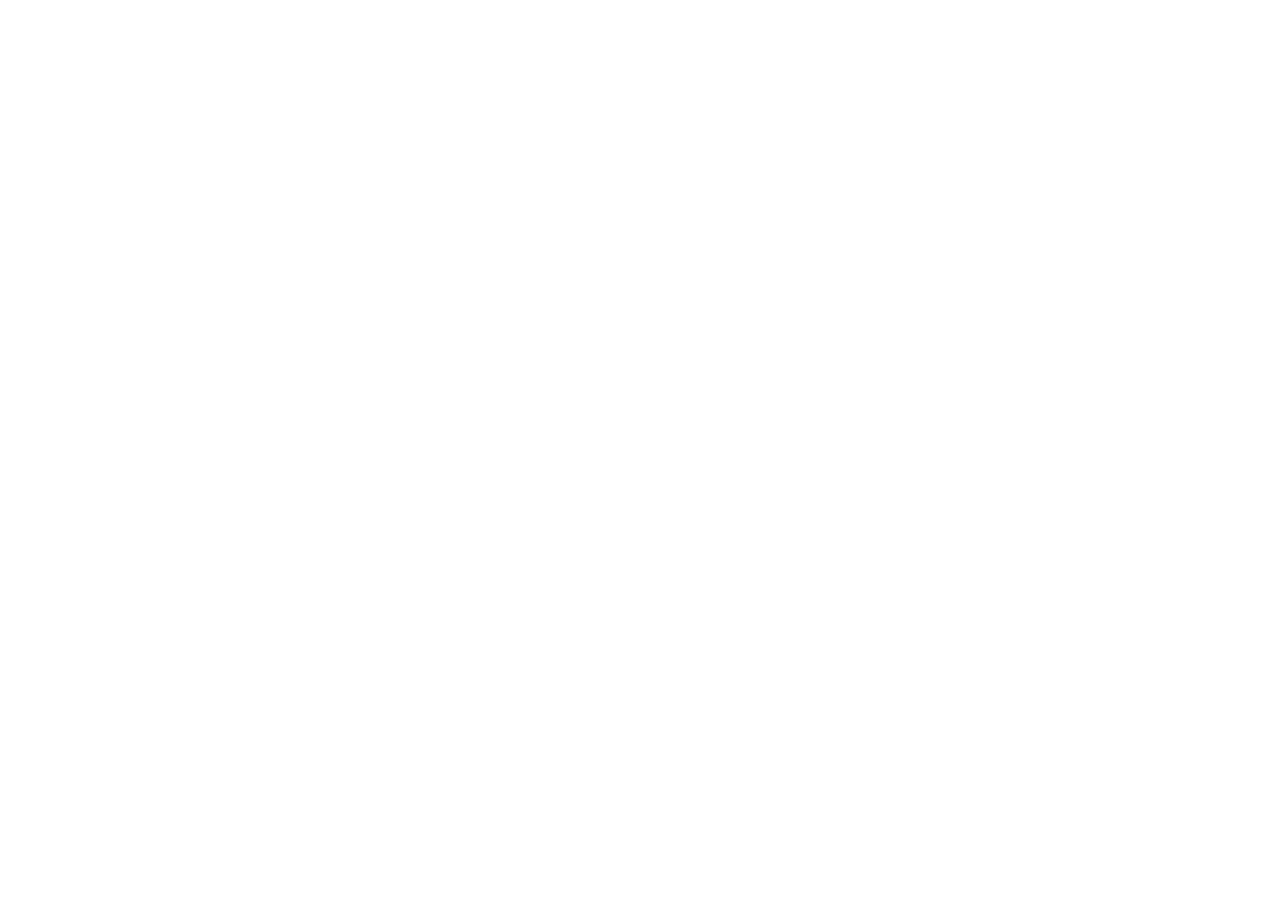
==== index.html @ 9deaf8a2 "added readme" ====
<!DOCTYPE html>
<html lang="en">
<head>
    <meta charset="UTF-8">
    <meta name="viewport" content="width=device-width, initial-scale=1.0">
    <title>Spotify</title>
</head>
<body>
    

</body><head>
    <title>Spotify Clone</title>
    <link rel="stylesheet" type="text/css" href="styles.css">
</head>
<body>
    <header>
        <!-- Header content -->
        
    </header>
    <main>
        <section id="featured">
            <!-- Featured Section content -->
        </section>
        <section id="musicPlayer">
            <!-- Music Player content -->
        </section>
        <section id="playlistGrid">
            <!-- Playlist Grid content -->
        </section>
        <section id="playlistDetail">
            <!-- Playlist Detail Page content -->
        </section>
        <section id="browse">
            <!-- Browse Section content -->
        </section>
    </main>
</body>
</html>
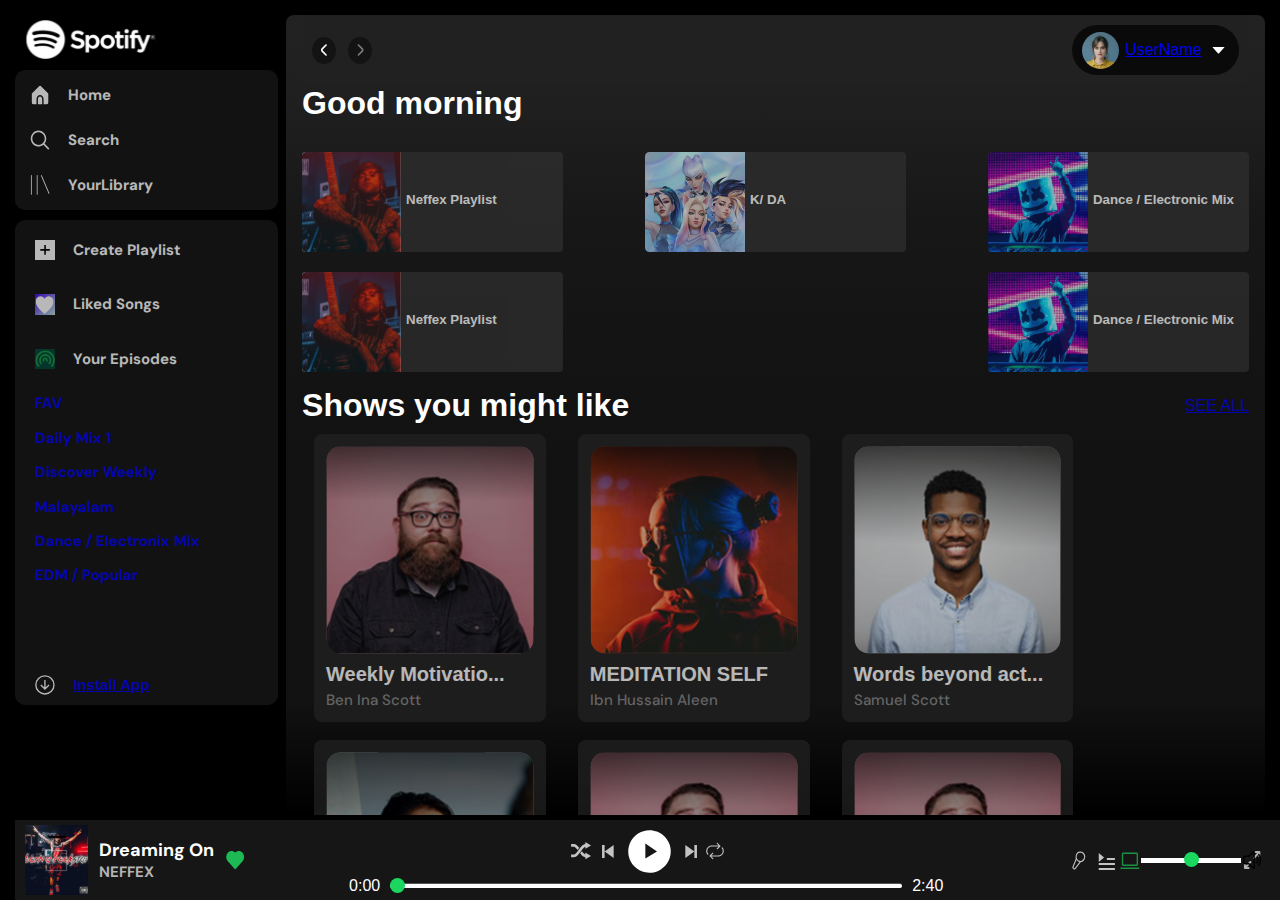
==== commit 728e8f7c: "Update index.html" ====
--- a/index.html
+++ b/index.html
@@ -1,38 +1,323 @@
 <!DOCTYPE html>
 <html lang="en">
-<head>
-    <meta charset="UTF-8">
-    <meta name="viewport" content="width=device-width, initial-scale=1.0">
-    <title>Spotify</title>
-</head>
-<body>
-    
+  <head>
+    <meta charset="UTF-8" />
+    <meta name="viewport" content="width=device-width, initial-scale=1.0" />
+    <title>Spotify clone</title>
+    <link rel="icon" type="image/x-icon" href="assests/logo.png" />
+    <link rel="stylesheet" href="style.css" />
+  </head>
+  <body>
+    <div class="container">
+      <div class="sidebar">
+        <div class="spotify-main-logo">
+          <img src="assests/Spotify logo (1).svg" />
+        </div>
+        <div class="top-icons">
+          <div class="link-flex colour">
+            <img src="assests/fi-ss-home.svg" alt="Home" />
+            <a href="#"> Home</a>
+          </div>
+          <div class="link-flex">
+            <img src="assests/01 align center.svg" alt="Search" />
+            <a href="#"> Search</a>
+          </div>
+          <div class="link-flex">
+            <img src="assests/library.svg" alt="Library" />
+            <a href="#"> YourLibrary</a>
+          </div>
+        </div>
+        <div class="mid-icons">
+          <div class="link-flex add">
+            <img src="assests/fi-ss-plus-small.svg" alt="Add" />
+            <a href="playlist.html">Create Playlist</a>
+          </div>
+          <div class="link-flex favorite">
+            <img src="assests/fi-ss-heart.svg" alt="Heart" />
+            <a href="#">Liked Songs</a>
+          </div>
+          <div class="link-flex episodes">
+            <img src="assests/Group.svg" alt="Episodes" />
+            <a href="#">Your Episodes</a>
+          </div>
+          <a href="#">FAV</a>
+          <a href="#">Daily Mix 1</a>
+          <a href="#">Discover Weekly</a>
+          <a href="#">Malayalam</a>
+          <a href="#">Dance / Electronix Mix</a>
+          <a href="#">EDM / Popular</a>
+          <div class="install">
+            <img src="assests/grommet-icons_install-option.svg" />
+            <a href="#">Install App</a>
+          </div>
+        </div>
+      </div>
+      <div class="main-content">
+        <nav>
+          <div class="arrows">
+            <div class="left__arrow">
+              <svg
+                xmlns="http://www.w3.org/2000/svg"
+                width="24"
+                height="20"
+                viewBox="0 0 24 24"
+                fill="none"
+              >
+                <path
+                  d="M10.5999 12.7101C10.5061 12.6171 10.4317 12.5065 10.381 12.3846C10.3302 12.2628 10.3041 12.1321 10.3041 12.0001C10.3041 11.868 10.3302 11.7373 10.381 11.6155C10.4317 11.4936 10.5061 11.383 10.5999 11.2901L15.1899 6.71006C15.2836 6.6171 15.358 6.5065 15.4088 6.38464C15.4595 6.26278 15.4857 6.13207 15.4857 6.00006C15.4857 5.86805 15.4595 5.73734 15.4088 5.61548C15.358 5.49362 15.2836 5.38302 15.1899 5.29006C15.0025 5.10381 14.749 4.99927 14.4849 4.99927C14.2207 4.99927 13.9672 5.10381 13.7799 5.29006L9.18986 9.88006C8.62806 10.4426 8.3125 11.2051 8.3125 12.0001C8.3125 12.7951 8.62806 13.5576 9.18986 14.1201L13.7799 18.7101C13.9661 18.8948 14.2175 18.999 14.4799 19.0001C14.6115 19.0008 14.7419 18.9756 14.8638 18.9258C14.9856 18.8761 15.0964 18.8027 15.1899 18.7101C15.2836 18.6171 15.358 18.5065 15.4088 18.3846C15.4595 18.2628 15.4857 18.1321 15.4857 18.0001C15.4857 17.868 15.4595 17.7373 15.4088 17.6155C15.358 17.4936 15.2836 17.383 15.1899 17.2901L10.5999 12.7101Z"
+                  fill="white"
+                />
+              </svg>
+            </div>
+            <div class="right__arrow">
+              <svg
+                xmlns="http://www.w3.org/2000/svg"
+                width="24"
+                height="20"
+                viewBox="0 0 24 24"
+                fill="none"
+              >
+                <path
+                  d="M15.3998 9.88006L10.8098 5.29006C10.6224 5.10381 10.369 4.99927 10.1048 4.99927C9.84062 4.99927 9.58716 5.10381 9.3998 5.29006C9.30607 5.38302 9.23168 5.49362 9.18091 5.61548C9.13014 5.73734 9.104 5.86805 9.104 6.00006C9.104 6.13207 9.13014 6.26278 9.18091 6.38464C9.23168 6.5065 9.30607 6.6171 9.3998 6.71006L13.9998 11.2901C14.0935 11.383 14.1679 11.4936 14.2187 11.6155C14.2695 11.7373 14.2956 11.868 14.2956 12.0001C14.2956 12.1321 14.2695 12.2628 14.2187 12.3846C14.1679 12.5065 14.0935 12.6171 13.9998 12.7101L9.3998 17.2901C9.2115 17.477 9.10518 17.7312 9.10425 17.9965C9.10331 18.2619 9.20783 18.5168 9.3948 18.7051C9.58178 18.8934 9.8359 18.9997 10.1013 19.0006C10.3666 19.0016 10.6215 18.897 10.8098 18.7101L15.3998 14.1201C15.9616 13.5576 16.2772 12.7951 16.2772 12.0001C16.2772 11.2051 15.9616 10.4426 15.3998 9.88006Z"
+                  fill="#7B7B7B"
+                />
+              </svg>
+            </div>
+          </div>
+          <div class="profile">
+            <img src="assests/Ellipse 3.svg" /><a href="#">UserName</a
+            ><svg
+              xmlns="http://www.w3.org/2000/svg"
+              width="21"
+              height="24"
+              viewBox="0 0 21 24"
+              fill="none"
+            >
+              <path
+                d="M4.37524 9H16.6252L11.1189 15.293C10.9548 15.4805 10.7323 15.5858 10.5002 15.5858C10.2682 15.5858 10.0457 15.4805 9.88162 15.293L4.37524 9Z"
+                fill="white"
+              />
+            </svg>
+          </div>
+        </nav>
+        <h1>Good morning</h1>
+        <div class="playlist">
+          <div class="playlist-card">
+            <img width: 99.725px; height: 101px; src="assests/Rectangle 2.jpg"
+            />
+            <div class="discription">
+              <h5>Neffex Playlist</h5>
+            </div>
+          </div>
+          <div class="playlist-card">
+            <img width: 99.725px; height: 101px; src="assests/Rectangle 2.svg">
+            <div class="discription">
+              <h5>K/ DA</h5>
+            </div>
+          </div>
 
-</body><head>
-    <title>Spotify Clone</title>
-    <link rel="stylesheet" type="text/css" href="styles.css">
-</head>
-<body>
-    <header>
-        <!-- Header content -->
-        
-    </header>
-    <main>
-        <section id="featured">
-            <!-- Featured Section content -->
-        </section>
-        <section id="musicPlayer">
-            <!-- Music Player content -->
-        </section>
-        <section id="playlistGrid">
-            <!-- Playlist Grid content -->
-        </section>
-        <section id="playlistDetail">
-            <!-- Playlist Detail Page content -->
-        </section>
-        <section id="browse">
-            <!-- Browse Section content -->
-        </section>
-    </main>
-</body>
-</html>+          <div class="playlist-card">
+            <img width: 99.725px; height: 101px; src="assests/Rectangle 3.svg"
+            />
+            <div class="discription">
+              <h5>Dance / Electronic Mix</h5>
+            </div>
+          </div>
+          <div class="playlist-card">
+            <img width: 99.725px; height: 101px; src="assests/Rectangle 2.jpg"
+            />
+            <div class="discription">
+              <h5>Neffex Playlist</h5>
+            </div>
+          </div>
+          <div class="playlist-card">
+            <img width: 99.725px; height: 101px; src="assests/Rectangle 3.svg"
+            />
+            <div class="discription">
+              <h5>Dance / Electronic Mix</h5>
+            </div>
+          </div>
+        </div>
+
+        <div id="card-2">
+          <h1>Shows you might like</h1>
+          <a href="#">SEE ALL</a>
+        </div>
+        <div class="cards-container">
+          <div class="card">
+            <img src="assests/Rectangle 16.svg" class="card-img" />
+            <p class="card-name">Weekly Motivatio...</p>
+            <p class="card-description">Ben Ina Scott</p>
+          </div>
+          <div class="card">
+            <img src="assests/Rectangle 16 (1).svg" class="card-img" />
+            <p class="card-name">MEDITATION SELF</p>
+            <p class="card-description">Ibn Hussain Aleen</p>
+          </div>
+          <div class="card">
+            <img src="assests/Rectangle 16 (2).svg" class="card-img" />
+            <p class="card-name">Words beyond act...</p>
+            <p class="card-description">Samuel Scott</p>
+          </div>
+          <div class="card">
+            <img src="assests/Rectangle 16 (3).svg" class="card-img" />
+            <p class="card-name">The Alexa Show</p>
+            <p class="card-description">Adriana Tom</p>
+          </div>
+          <div class="card">
+            <img src="assests/Rectangle 16.svg" class="card-img" />
+            <p class="card-name">Weekly Motivatio...</p>
+            <p class="card-description">Ben Ina Scott</p>
+          </div>
+          <div class="card">
+            <img src="assests/Rectangle 16.svg" class="card-img" />
+            <p class="card-name">Weekly Motivatio...</p>
+            <p class="card-description">Ben Ina Scott</p>
+          </div>
+          <div class="card">
+            <img src="assests/Rectangle 16 (1).svg" class="card-img" />
+            <p class="card-name">MEDITATION SELF</p>
+            <p class="card-description">Ibn Hussain Aleen</p>
+          </div>
+          <div class="card">
+            <img src="assests/Rectangle 16 (2).svg" class="card-img" />
+            <p class="card-name">Words beyond act...</p>
+            <p class="card-description">Samuel Scott</p>
+          </div>
+          <div class="card">
+            <img src="assests/Rectangle 16 (3).svg" class="card-img" />
+            <p class="card-name">The Alexa Show</p>
+            <p class="card-description">Adriana Tom</p>
+          </div>
+          <div class="card">
+            <img src="assests/Rectangle 16.svg" class="card-img" />
+            <p class="card-name">Weekly Motivatio...</p>
+            <p class="card-description">Ben Ina Scott</p>
+          </div>
+          <div class="card">
+            <img src="assests/Rectangle 16 (1).svg" class="card-img" />
+            <p class="card-name">MEDITATION SELF</p>
+            <p class="card-description">Ibn Hussain Aleen</p>
+          </div>
+          <div class="card">
+            <img src="assests/Rectangle 16 (2).svg" class="card-img" />
+            <p class="card-name">Words beyond act...</p>
+            <p class="card-description">Samuel Scott</p>
+          </div>
+        </div>
+      </div>
+      <div class="player">
+        <div class="album">
+          <img src="assests/Rectangle 20.svg" />
+          <div>
+            <p class="p1">Dreaming On</p>
+            <p class="p2">NEFFEX</p>
+          </div>
+          <svg
+            xmlns="http://www.w3.org/2000/svg"
+            width="22"
+            height="24"
+            viewBox="0 0 22 24"
+            fill="none"
+          >
+            <path
+              d="M18.5603 4.79111C18.0643 4.23583 17.4745 3.79501 16.8247 3.49399C16.175 3.19298 15.4781 3.03771 14.7742 3.03711C13.4427 3.03735 12.1599 3.59338 11.1796 4.59511C10.1995 3.59321 8.9166 3.03716 7.58511 3.03711C6.88036 3.03793 6.18272 3.19367 5.53232 3.49538C4.88193 3.79709 4.29162 4.2388 3.79538 4.79511C1.67878 7.15811 1.67968 10.8541 3.79718 13.2071L11.1796 21.4141L18.5621 13.2071C20.6796 10.8541 20.6805 7.15811 18.5603 4.79111Z"
+              fill="#1DB954"
+            />
+          </svg>
+        </div>
+        <div classs="player-center">
+          <div class="player-controls">
+            <svg
+              xmlns="http://www.w3.org/2000/svg"
+              width="24"
+              height="24"
+              viewBox="0 0 24 24"
+              fill="none"
+            >
+              <path
+                d="M16.3395 15.4905C15.876 15.3443 15.2843 14.9633 14.622 14.3003C14.0535 13.7438 13.467 13.0268 12.867 12.2453C12.723 12.4365 12.5798 12.6278 12.4358 12.8228C12.0435 13.3538 11.6423 13.89 11.2335 14.4173C12.6615 16.1498 14.1435 17.8508 16.341 18.1313V20.1563L22.0073 16.8863L16.3403 13.614V15.4905H16.3395ZM6.89401 8.95053C7.46101 9.50553 8.04751 10.2225 8.64901 11.004C8.79451 10.8075 8.94151 10.614 9.08851 10.413C9.48034 9.8809 9.87836 9.35337 10.2825 8.83053C8.75851 6.98253 7.18276 5.15028 4.73551 5.06253H2.11051V7.68753H4.73551C5.22676 7.66728 5.99701 8.05128 6.89401 8.94978V8.95053ZM16.3395 7.75578V9.65778L22.0065 6.38553L16.3395 3.11328V5.09853C14.9115 5.26353 13.7708 6.10953 12.777 7.08153C11.1293 8.71953 9.68926 10.9575 8.26801 12.7365C6.86776 14.5643 5.46301 15.6518 4.73401 15.564H2.10901V18.189H4.73401C6.37276 18.1665 7.64401 17.2395 8.73901 16.1693C10.3845 14.5313 11.826 12.294 13.2465 10.5158C14.4038 9.00303 15.5595 8.01078 16.3395 7.75578Z"
+                fill="#C4C4C4"
+              />
+            </svg>
+            <svg
+              xmlns="http://www.w3.org/2000/svg"
+              width="31"
+              height="31"
+              viewBox="0 0 31 31"
+              fill="none"
+            >
+              <path
+                d="M20.6666 9.04175L11.625 15.5001L20.6666 21.9584V9.04175ZM11.625 15.5001V9.04175H9.04163V21.9584H11.625V15.5001Z"
+                fill="#C4C4C4"
+              />
+            </svg>
+            <svg
+              xmlns="http://www.w3.org/2000/svg"
+              width="51"
+              height="51"
+              viewBox="0 0 51 51"
+              fill="none"
+            >
+              <path
+                d="M25.5 4.25C21.2972 4.25 17.1887 5.49629 13.6941 7.83127C10.1996 10.1663 7.47593 13.485 5.86757 17.368C4.25921 21.2509 3.83839 25.5236 4.65832 29.6457C5.47826 33.7678 7.50212 37.5542 10.474 40.526C13.4459 43.4979 17.2322 45.5218 21.3543 46.3417C25.4764 47.1616 29.7491 46.7408 33.632 45.1324C37.515 43.5241 40.8338 40.8004 43.1687 37.3059C45.5037 33.8113 46.75 29.7029 46.75 25.5C46.75 22.7094 46.2004 19.9461 45.1325 17.368C44.0645 14.7898 42.4993 12.4472 40.526 10.474C38.5528 8.50074 36.2102 6.93547 33.632 5.86756C31.0539 4.79965 28.2906 4.25 25.5 4.25ZM21.3543 32.5V17.381L33 25.5L21.3543 32.5Z"
+                fill="white"
+              />
+            </svg>
+            <svg
+              xmlns="http://www.w3.org/2000/svg"
+              width="31"
+              height="31"
+              viewBox="0 0 31 31"
+              fill="none"
+            >
+              <path
+                d="M10.3334 9.04175L19.375 15.5001L10.3334 21.9584V9.04175ZM19.375 15.5001V9.04175H21.9584V21.9584H19.375V15.5001Z"
+                fill="#C4C4C4"
+              />
+            </svg>
+            <svg
+              xmlns="http://www.w3.org/2000/svg"
+              width="18"
+              height="18"
+              viewBox="0 0 18 18"
+              fill="none"
+            >
+              <path
+                d="M16.15 5.33817C16.2776 5.33817 16.3953 5.38217 16.4888 5.45587L16.5625 5.52517L16.5812 5.54717C17.2202 6.33923 17.627 7.29309 17.7562 8.30259C17.8854 9.31209 17.732 10.3376 17.313 11.2651C16.894 12.1926 16.2259 12.9856 15.383 13.556C14.5401 14.1263 13.5554 14.4516 12.5387 14.4957L12.3 14.5001H5.69996C5.58879 14.5001 5.47764 14.4968 5.36666 14.4902L7.18936 16.3107C7.2803 16.4018 7.33639 16.522 7.34785 16.6502C7.3593 16.7785 7.32541 16.9067 7.25206 17.0125L7.18936 17.0895C7.09822 17.1804 6.97806 17.2365 6.84982 17.248C6.72158 17.2594 6.59338 17.2255 6.48756 17.1522L6.41056 17.0895L3.66056 14.3395C3.56962 14.2483 3.51353 14.1282 3.50208 13.9999C3.49062 13.8717 3.52452 13.7435 3.59786 13.6377L3.66056 13.5607L6.41056 10.8107C6.50757 10.7132 6.63756 10.6557 6.77491 10.6493C6.91226 10.6429 7.04701 10.6883 7.1526 10.7763C7.2582 10.8644 7.32698 10.9888 7.34539 11.1251C7.3638 11.2613 7.3305 11.3995 7.25206 11.5125L7.18936 11.5895L5.38866 13.3891L5.54266 13.3979L5.69996 13.4001H12.3C13.1309 13.4001 13.9448 13.1649 14.6476 12.7217C15.3504 12.2784 15.9134 11.6452 16.2713 10.8953C16.6292 10.1454 16.7674 9.30955 16.6701 8.48436C16.5727 7.65917 16.2436 6.87843 15.721 6.23247C15.6564 6.1516 15.6159 6.05414 15.6043 5.95131C15.5926 5.84848 15.6102 5.74444 15.655 5.65115C15.6998 5.55786 15.77 5.4791 15.8576 5.42393C15.9451 5.36876 16.0465 5.33942 16.15 5.33927V5.33817ZM10.8106 0.910668C10.9017 0.819725 11.0219 0.76364 11.1501 0.752183C11.2783 0.740725 11.4065 0.774622 11.5124 0.847968L11.5894 0.910668L14.3394 3.66067L14.4021 3.73767C14.4654 3.82952 14.4994 3.93847 14.4994 4.05007C14.4994 4.16166 14.4654 4.27062 14.4021 4.36247L14.3394 4.43947L11.5894 7.18947L11.5124 7.25217C11.4205 7.31556 11.3116 7.3495 11.2 7.3495C11.0884 7.3495 10.9794 7.31556 10.8876 7.25217L10.8106 7.18947L10.7479 7.11247C10.6845 7.02062 10.6505 6.91166 10.6505 6.80007C10.6505 6.68847 10.6845 6.57952 10.7479 6.48767L10.8106 6.41067L12.6113 4.61107L12.4573 4.60227L12.3 4.60007H5.69996C4.86834 4.60002 4.05373 4.83565 3.35055 5.27965C2.64737 5.72365 2.08442 6.35784 1.72694 7.10872C1.36946 7.85959 1.2321 8.69639 1.33078 9.52214C1.42945 10.3479 1.76012 11.1288 2.28446 11.7743C2.37213 11.8911 2.40979 12.038 2.38916 12.1826C2.36853 12.3272 2.2913 12.4577 2.17446 12.5454C2.11661 12.5888 2.05077 12.6204 1.98071 12.6383C1.91065 12.6563 1.83773 12.6603 1.76613 12.6501C1.62152 12.6294 1.49103 12.5522 1.40336 12.4354C0.768693 11.6421 0.366137 10.6885 0.240334 9.68045C0.11453 8.67236 0.270396 7.64912 0.690647 6.7242C1.1109 5.79928 1.77911 5.00883 2.62119 4.44051C3.46326 3.87219 4.44629 3.5482 5.46126 3.50447L5.69996 3.50007H12.3C12.4122 3.50007 12.5233 3.50337 12.6333 3.50997L10.8106 1.68947L10.7479 1.61247C10.6745 1.50665 10.6406 1.37845 10.6521 1.25021C10.6635 1.12197 10.7196 1.00181 10.8106 0.910668Z"
+                fill="#C4C4C4"
+              />
+            </svg>
+          </div>
+          <div class="player-timeline">
+            <span class="current-time">0:00</span>
+            <input
+              type="range"
+              class="timeline-slider"
+              min="0"
+              max="100"
+              step="1"
+              value="0"
+            />
+            <span class="total-time">2:40</span>
+          </div>
+        </div>
+        <div class="volume-controls">
+          <img src="assests/ph_microphone-stage.svg" />
+          <img src="assests/carbon_query-queue.svg" />
+          <img src="assests/carbon_laptop.svg" id="comp"/>
+          <input
+            type="range"
+            class="volume-slider"
+            min="0"
+            max="100"
+            step="1"
+            value="50"
+          />
+
+          <img class="mute" src="assests/tabler_arrows-diagonal@2x.png" />
+        </div>
+      </div>
+    </div>
+  </body>
+</html>
--- a/style.css
+++ b/style.css
@@ -0,0 +1,526 @@
+@import url("https://fonts.googleapis.com/css2?family=DM+Sans:opsz,wght@9..40,300&family=Fasthand&family=Nunito+Sans:opsz,wght@6..12,300&display=swap");
+@import url("https://fonts.googleapis.com/css2?family=DM+Sans:ital,opsz,wght@1,9..40,200&family=Fasthand&family=Nunito+Sans:opsz,wght@6..12,300&display=swap");
+* {
+  padding: 0px;
+  margin: 0px;
+}
+:root {
+  --black: #000;
+  --grey: #121212;
+  --light-grey: #232323;
+  --white: #fff;
+}
+body,
+html {
+  height: 100%;
+  margin: 0rem;
+  overflow: hidden;
+  display: flex;
+  flex-direction: column;
+  font-family: "Nunito", sans-serif;
+  color: var(--white);
+  background-color: black;
+}
+
+.container {
+  display: flex;
+  flex: 1;
+  background-color: black;
+  overflow: hidden;
+  padding: 5px;
+  margin: 10px;
+}
+.sidebar {
+  flex: 0.25;
+  overflow: hidden;
+  display: flex;
+  flex-direction: column;
+  margin-right: 0.5rem;
+  background-color: black;
+  box-sizing: border-box;
+}
+.top-icons {
+  display: flex;
+  flex-direction: column;
+  gap: 5px;
+  background-color: #121212;
+  padding: 5px;
+  border-radius: 10px;
+  margin-top: 10px;
+}
+.spotify-main-logo {
+  display: flex;
+  margin-left: 10px;
+  flex-direction: column;
+  width: 131px;
+  height: 40px;
+  margin-top: 5px;
+}
+.link-flex {
+  display: flex;
+  flex-direction: flex-start;
+  align-items: center;
+  padding: 10px;
+  border-radius: 6px;
+  opacity: 0.7;
+  gap: 18.41px;
+}
+.link-flex > img {
+  width: 19.645px;
+  height: 19.116px;
+}
+.link-flex > a {
+  color: #fff;
+  font-family: DM Sans;
+  font-size: 15px;
+  text-decoration-line: none;
+
+  font-weight: 700;
+  line-height: normal;
+}
+.link-flex:hover {
+  opacity: 1;
+  background-color: #282828;
+  transition: all 0.3s;
+}
+.mid-icons {
+  display: flex;
+  flex-direction: column;
+  margin-top: 10px;
+  gap: 14.41px;
+  background-color: #121212;
+  width: 100%;
+  padding: 10px;
+  border-radius: 10px;
+  box-sizing: border-box;
+}
+
+.add {
+  display: flex;
+  flex-direction: flex-start;
+  align-items: center;
+  opacity: 0.7;
+  gap: 18.41px;
+}
+.add > img {
+  width: 20.057px;
+  height: 20.057px;
+  background-color: white;
+}
+.add > a {
+  color: white;
+  text-decoration: none;
+  font-family: DM Sans;
+  font-size: 15px;
+  font-style: normal;
+  font-weight: 700;
+  gap: 18.41px;
+}
+.add:hover,
+.favorite:hover,
+.episodes:hover {
+  opacity: 1;
+  transition: all 0.3s;
+  background-color: #282828;
+}
+.favorite {
+  display: flex;
+  flex-direction: flex-start;
+  align-items: center;
+  opacity: 0.7;
+  gap: 18.41px;
+}
+.favorite > img {
+  width: 20.057px;
+  height: 20.057px;
+  background: linear-gradient(
+    135deg,
+    #4000f4 0%,
+    #603aed 22.48%,
+    #7c6ee6 46.93%,
+    #979fe1 65.71%,
+    #a2b3de 77.68%,
+    #adc8dc 88.93%,
+    #c0ecd7 100%
+  );
+}
+.favorite > a {
+  color: white;
+  text-decoration: none;
+  font-family: DM Sans;
+  font-size: 15px;
+  font-style: normal;
+  font-weight: 700;
+}
+.episodes {
+  display: flex;
+  flex-direction: flex-start;
+  align-items: center;
+  opacity: 0.7;
+  gap: 18.41px;
+}
+.episodes > img {
+  width: 20.057px;
+  height: 20.057px;
+  background-color: #004638;
+}
+.episodes > a {
+  color: white;
+  text-decoration: none;
+  font-family: DM Sans;
+  font-size: 15px;
+  font-style: normal;
+  font-weight: 700;
+}
+.mid-icons > a {
+  opacity: 0.7;
+  text-decoration: none;
+  font-family: DM Sans;
+  font-size: 15px;
+  font-style: normal;
+  font-weight: 700;
+
+  padding-left: 10px;
+}
+.mid-icons > a:hover {
+  opacity: 1;
+  color: #16f60a;
+  font-size: 15px;
+  font-style: normal;
+  font-weight: 700;
+}
+.install {
+  display: flex;
+  flex-direction: flex-start;
+  align-items: center;
+  margin-top: 75px;
+  opacity: 0.7;
+  gap: 18.41px;
+  padding-left: 10px;
+}
+.install > img {
+  width: 20.057px;
+  height: 20.057px;
+}
+.install > a {
+  font-size: 15px;
+  font-style: normal;
+  font-weight: 700;
+}
+
+.install > a:hover {
+  opacity: 1;
+  color: #16f60a;
+  text-decoration: none;
+}
+.main-content {
+  flex: 0.9;
+  overflow-y: auto;
+  background: linear-gradient(
+    180deg,
+    #222 0%,
+    #1f1f1f 11.64%,
+    #171717 25.66%,
+    #161616 32.94%,
+    #151515 35.98%,
+    #131313 44.89%,
+    #121212 55.22%,
+    #121212 75.34%,
+    #121212 85.45%,
+    rgba(18, 18, 18, 0) 100%
+  );
+  display: flex;
+  flex-direction: column;
+  padding: 0rem 1rem;
+  border-radius: 0.5rem;
+  margin-bottom: 70px;
+}
+nav {
+  display: flex;
+  width: 100%;
+  padding: 0px;
+  margin: 0px;
+  justify-content: space-between;
+  align-items: center;
+  position: sticky;
+  top: 0px;
+  background-color: #212121;
+  border-radius: 10px;
+  z-index: 1000;
+}
+nav:hover {
+  opacity: 1;
+  background-color: rgb(52, 52, 52);
+  transition: all 0.3s;
+}
+.arrows {
+  display: flex;
+  justify-content: space-between;
+  align-items: center;
+  margin: 10px;
+  width: 60px;
+}
+.left__arrow,.right__arrow{
+  border-radius:50%;
+  padding-top: 3px;
+  
+  background-color: #131313;
+  
+}
+.left__arrow:hover,.right__arrow:hover{
+  border-radius:50%;
+ 
+  padding-top: 5px;
+  background-color: #4c4c4c;
+  
+}
+.profile {
+  display: flex;
+  justify-content: space-between;
+  align-items: center;
+  margin: 10px;
+  width: 147px;
+  height: 50px;
+  padding-inline: 10px;
+  border-radius: 33px;
+  background-color: #0a0a0a;
+}
+.profile:hover {
+  display: flex;
+  justify-content: space-between;
+  align-items: center;
+  margin: 10px;
+  transition: width 1s;
+  width: 180px;
+  height: 50px;
+  border-radius: 33px;
+  background-color: #171717;
+}
+.profile > img {
+ 
+  width: 37px;
+  height: 37px;
+}
+
+.playlist {
+  display: flex;
+  justify-content: space-between;
+  flex-wrap: wrap;
+  padding-inline: vw;
+  margin-top: 10px;
+}
+.playlist-card {
+  display: flex;
+  width: 261.003px;
+  height: 100px;
+  overflow: hidden;
+  background: #303030;
+  margin-top: 20px;
+  border-radius: 4px;
+  opacity: 0.7;
+}
+.playlist-card:hover {
+  opacity: 1;
+  background-color: grey;
+  transition: all 0.3s;
+  box-shadow: #282828;
+}
+.discription {
+  display: flex;
+  justify-content: center;
+  text-align: center;
+  padding-top: 40px;
+  padding-left: 5px;
+  position: relative;
+}
+#card-2 {
+  display: flex;
+  justify-content: space-between;
+  align-items: center;
+  margin-top: 15px;
+}
+#card-2 > a {
+  opacity: 0.7;
+}
+#card-2 > a:hover {
+  opacity: 1;
+  color: #16f60a;
+}
+.cards-container {
+  display: flex;
+  gap: 0.5rem;
+  flex-wrap: wrap;
+}
+.card {
+  width: 207.778px;
+  height: 207.928px;
+  background-color: var(--light-grey);
+  padding: 0.75rem;
+  border-radius: 0.5rem;
+  height: fit-content;
+  margin: 0rem 0.75rem;
+  margin-top: 10px;
+  flex-wrap: wrap;
+  opacity: 0.7;
+}
+.card:hover {
+  opacity: 1;
+  background-color: #282828;
+  transition: all 0.3s;
+}
+.card-img {
+  width: 207.778px;
+  height: 207.928px;
+  border-radius: 0.35rem;
+}
+.card-name {
+  margin: 0.25rem 0;
+  margin-top: 5px;
+  font-size: 20px;
+  font-style: normal;
+  font-weight: 700;
+  line-height: normal;
+}
+.card-description {
+  margin: 0;
+  font-size: 0.8rem;
+  opacity: 0.7;
+  color: #b3b3b3;
+  font-family: DM Sans;
+  font-size: 15px;
+  font-style: normal;
+  font-weight: 500;
+  line-height: normal;
+}
+.player {
+  width: 100%;
+  height: 80px;
+  position: fixed;
+  bottom: 0;
+  display: flex;
+  justify-content: space-between;
+  align-items: center;
+  background-color: #161616;
+}
+.album {
+  display: flex;
+  align-items: center;
+  padding-inline: 10px;
+}
+.p1 {
+  color: #fff;
+  font-family: DM Sans;
+  font-size: 18px;
+  font-style: normal;
+  font-weight: 700;
+  line-height: normal;
+  padding-inline: 10px;
+}
+.p2 {
+  color: #b3b3b3;
+  font-family: DM Sans;
+  font-size: 15px;
+  font-style: normal;
+  font-weight: 700;
+  line-height: normal;
+  padding-inline: 10px;
+}
+.player-center {
+  display: flex;
+  flex-direction: column;
+  justify-content: center;
+  align-items: center;
+  width: 40vw;
+}
+.player-controls {
+  display: flex;
+  align-items: center;
+  justify-content: center;
+}
+
+.player-timeline {
+  display: flex;
+  align-items: center;
+}
+.timeline-slider {
+  display: flex;
+  align-items: center;
+  justify-content: center;
+  margin: 0 10px;
+  width: 511px;
+  height: 5px;
+  border-radius: 2.5px;
+  background: #535353;
+}
+.volume-controls {
+  display: flex;
+  justify-content: center;
+  align-items: center;
+  margin-inline: 2rem;
+}
+.timeline-slider {
+  margin: 0 10px;
+  width: 40vw;
+}
+.volume-slider {
+  display: flex;
+  align-items: center;
+  justify-content: center;
+  width: 100px;
+  height: 5px;
+}
+.mute {
+  width: 21.589px;
+  height: 24px;
+}
+.timeline-slider:hover,
+.volume-slider:hover {
+  background-color: #1bd760;
+}
+.timeline-slider,
+.volume-slider {
+  -webkit-appearance: none;
+  color: #1bd760;
+}
+.timeline-slider::-webkit-slider-runnable-track,
+.volume-slider::-webkit-slider-runnable-track {
+  height: 4px;
+  background: white;
+  border: none;
+  border-radius: 100px;
+}
+.timeline-slider::-webkit-slider-thumb,
+.volume-slider::-webkit-slider-thumb {
+  -webkit-appearance: none;
+  border: none;
+  height: 15px;
+  width: 15px;
+  border-radius: 50%;
+  background: #1bd760;
+  margin-top: -6px;
+}
+.timeline-slider:focus,
+.volume-slider:focus {
+  outline: none;
+  color: white;
+}
+.timeline-slider:focus::-webkit-slider-runnable-track {
+  background: #535353;
+}
+@media screen and (max-width:1100px){
+  .main-container{
+    overflow: scroll;
+  }
+  .main-container::-webkit-scrollbar{
+    display: none;
+  }
+  .main-section{
+    flex-direction: column;
+  }
+  .top-icons{
+    flex-direction: column;
+  }
+  .player-controls,.player-timeline{
+    display: none;
+  }
+}